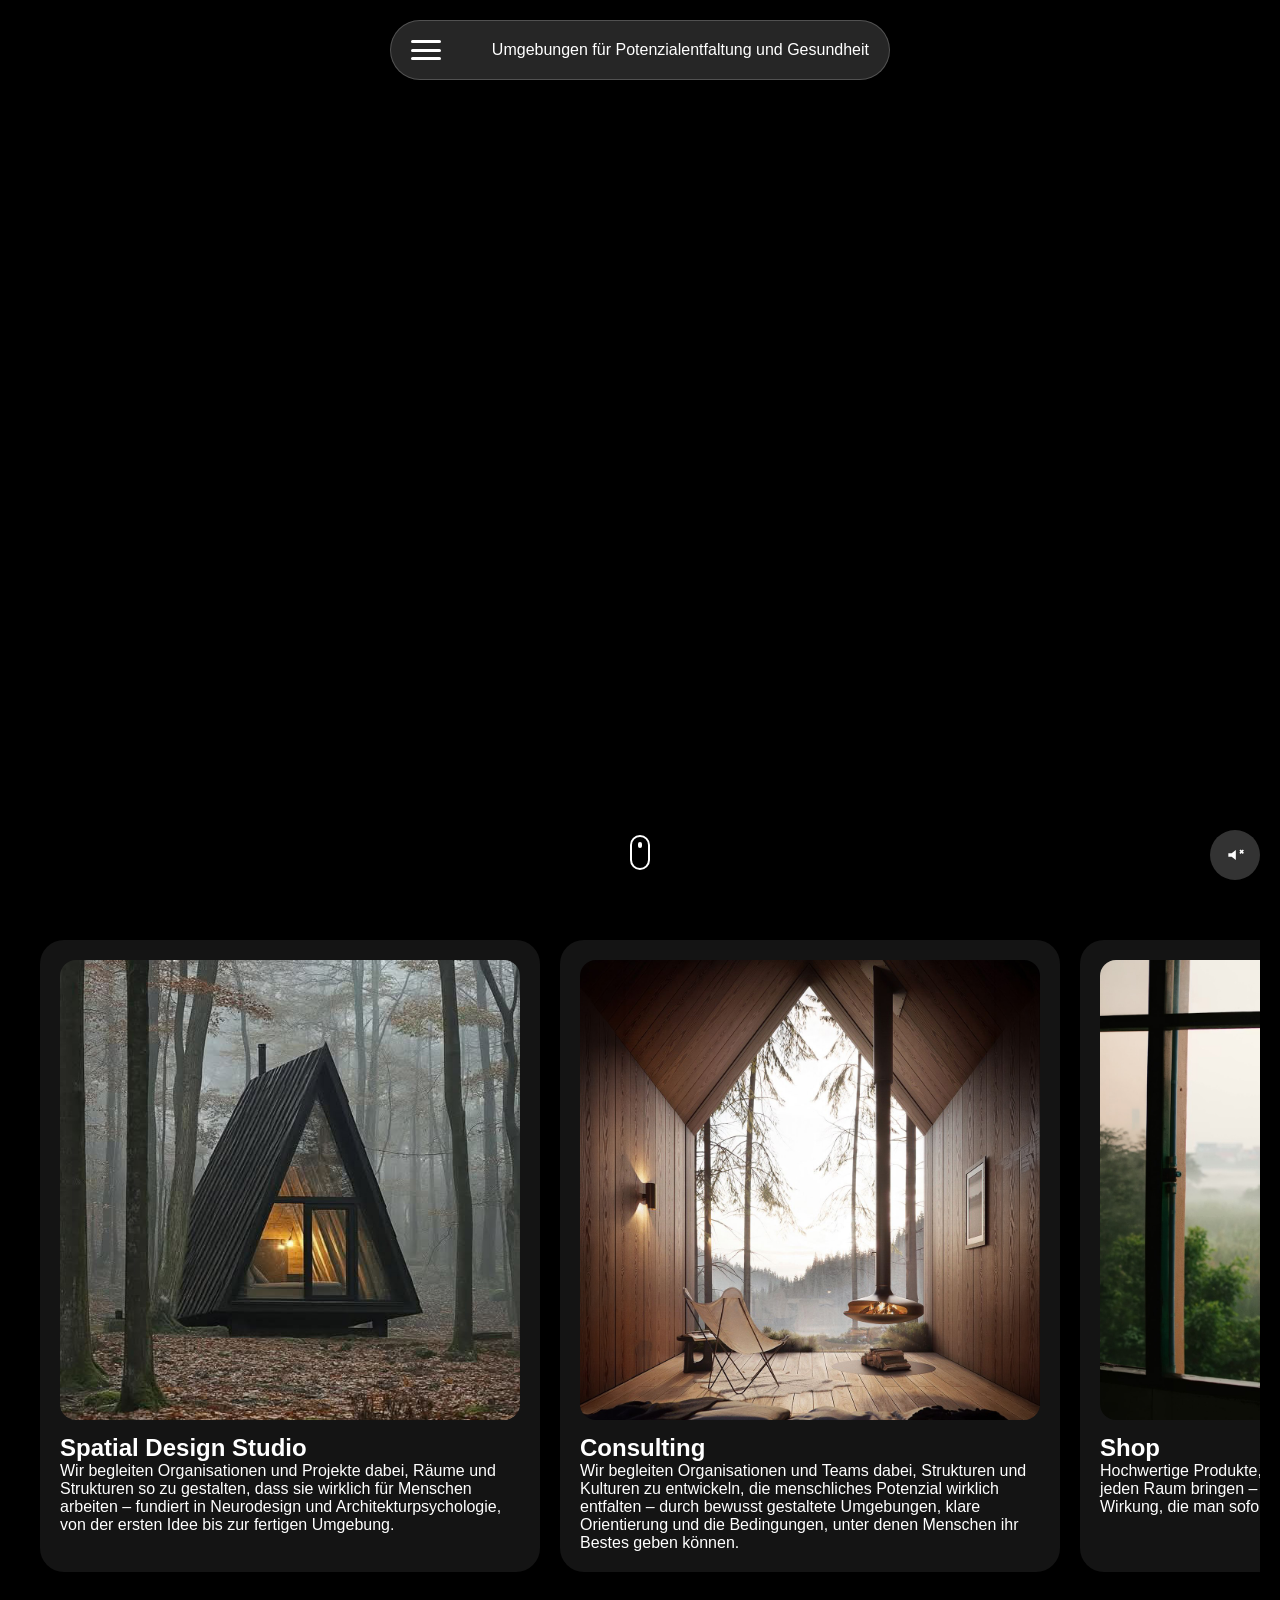
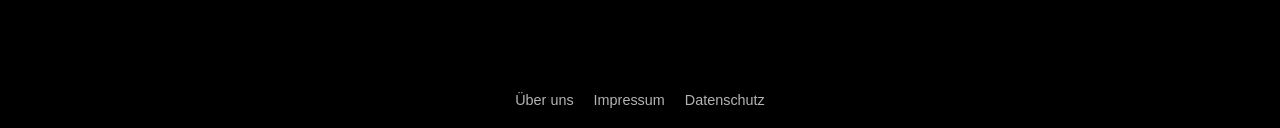
==== index.html @ 1c56454e "Add files via upload" ====
<!DOCTYPE html>
<html lang="de">
<head>
  <meta charset="UTF-8" />
  <meta name="viewport" content="width=device-width, initial-scale=1.0"/>
  <title>Umgebungen für Potenzialentfaltung und Gesundheit</title>
  <link rel="stylesheet" href="styles.css" />
</head>
<button id="soundToggle" class="sound-btn" aria-label="Sound aktivieren">

  <!-- Sound AUS -->
  <svg id="iconMuted" viewBox="0 0 24 24" width="20" height="20">
    <path d="M4 10v4h4l5 4V6l-5 4H4z" fill="white"/>
    <line x1="18" y1="6" x2="22" y2="10" stroke="white" stroke-width="2"/>
    <line x1="22" y1="6" x2="18" y2="10" stroke="white" stroke-width="2"/>
  </svg>

  <!-- Sound AN -->
  <svg id="iconSound" viewBox="0 0 24 24" width="20" height="20" style="display:none;">
    <path d="M4 10v4h4l5 4V6l-5 4H4z" fill="white"/>
    <path d="M16 8c1.5 1.5 1.5 6.5 0 8" stroke="white" stroke-width="2" fill="none"/>
  </svg>

</button>
<body>

  <!-- NAVIGATION -->
  <div class="nav">
    <div class="nav-bar">
      <button class="menu-icon" id="menuToggle" aria-label="Menü öffnen">
        <span></span>
        <span></span>
        <span></span>
      </button>
      <div class="nav-title">
        Umgebungen für Potenzialentfaltung und Gesundheit
      </div>
    </div>

    <div class="nav-expanded" id="navMenu">
      <a href="#">Beratung & Planung</a>
      <a href="#">Design Shop</a>
      <a href="#">Über Neurodesign</a>
    </div>
  </div>

  <!-- VIDEO -->
  <video id="heroVideo" autoplay muted loop playsinline class="hero-video">
    <source id="heroSource" src="video/hero2.mp4" type="video/mp4" />
  </video>

  <!-- SCROLL INDICATOR -->
  <div class="scroll-indicator"></div>

  <!-- CONTENT -->
  <section class="content">

    <!-- HORIZONTAL SCROLL CARDS -->
    <div class="horizontal-scroll">

      <div class="card">
        <img src="images/img1.jpg" alt="">
        <h2>Spatial Design Studio</h2>
        <p>
          Wir begleiten Organisationen und Projekte dabei, Räume und Strukturen so zu gestalten,
          dass sie wirklich für Menschen arbeiten – fundiert in Neurodesign und Architekturpsychologie,
          von der ersten Idee bis zur fertigen Umgebung.
        </p>
      </div>

      <div class="card">
        <img src="images/img2.jpg" alt="">
        <h2>Consulting</h2>
        <p>
          Wir begleiten Organisationen und Teams dabei, Strukturen und Kulturen zu entwickeln,
          die menschliches Potenzial wirklich entfalten – durch bewusst gestaltete Umgebungen,
          klare Orientierung und die Bedingungen, unter denen Menschen ihr Bestes geben können.
        </p>
      </div>

      <div class="card">
        <img src="images/img3.jpg" alt="">
        <h2>Shop</h2>
        <p>
          Hochwertige Produkte, die das Prinzip von Mindful Places in jeden Raum bringen –
          unkompliziert, durchdacht und mit einer Wirkung, die man sofort spürt.
        </p>
      </div>

    </div>

    <!-- FOOTER LINKS (JETZT RICHTIG POSITIONIERT) -->
    <div class="footer-links">
      <a href="#">Über uns</a>
      <a href="impressum.html">Impressum</a>
      <a href="#">Datenschutz</a>
    </div>

  </section>

  <script src="script.js"></script>
</body>
</html>
---- styles.css ----
/* Inter Display – Light */
@font-face {
  font-family: 'Inter Display';
  src: url('fonts/InterDisplay-Light.woff2') format('woff2');
  font-weight: 300;
  font-style: normal;
  font-display: swap;
}

/* Inter Display – Regular */
@font-face {
  font-family: 'Inter Display';
  src: url('fonts/InterDisplay-Regular.woff2') format('woff2');
  font-weight: 400;
  font-style: normal;
  font-display: swap;
}

/* Inter Display – Bold */
@font-face {
  font-family: 'Inter Display';
  src: url('fonts/InterDisplay-Bold.woff2') format('woff2');
  font-weight: 700;
  font-style: normal;
  font-display: swap;
}
/* RESET */
* {
  margin: 0;
  padding: 0;
  box-sizing: border-box;
}

/* BASIS */
body {
  font-family: 'Inter Display', -apple-system, BlinkMacSystemFont, sans-serif;
  background: black;
  color: white;
}

/* VIDEO FIXIERT IM HINTERGRUND */
.hero-video {
  position: fixed;
  top: 0;
  left: 0;
  width: 100%;
  height: 100vh;
  object-fit: cover;
  z-index: -1;
}

/* NAVIGATION */
.nav {
  position: fixed;
  top: 20px;
  width: 100%;
  display: flex;
  justify-content: center;
  z-index: 1000;
}

/* GLAS MENÜLEISTE */
.nav-bar {
  width: 90%;
  max-width: 500px;
  height: 60px;

  display: flex;
  align-items: center;
  justify-content: space-between;

  padding: 0 20px;

  background: rgba(255,255,255,0.15);
  backdrop-filter: blur(20px);

  border-radius: 30px;
  border: 1px solid rgba(255,255,255,0.2);

  box-shadow: 0 10px 30px rgba(0,0,0,0.2);
}

/* TITEL */
.nav-title {
  color: white;
  font-weight: 500;
}

/* BURGER ICON */
.menu-icon {
  width: 30px;
  height: 20px;
  display: flex;
  flex-direction: column;
  justify-content: space-between;
  background: none;
  border: none;
  cursor: pointer;
}

.menu-icon span {
  height: 3px;
  width: 100%;
  background: white;
  border-radius: 2px;
}

/* DROPDOWN MENÜ (GLAS LOOK) */
.nav-expanded {
  position: absolute;
  top: 70px;
  width: 90%;
  max-width: 600px;

  background: rgba(255,255,255,0.15);
  backdrop-filter: blur(20px);

  border-radius: 30px;
  border: 1px solid rgba(255,255,255,0.2);

  padding: 20px;

  display: flex;
  flex-direction: column;
  gap: 16px;

  opacity: 0;
  transform: translateY(-10px);
  pointer-events: none;

  transition: all 0.3s ease;
}

/* AKTIV */
.nav-expanded.active {
  opacity: 1;
  transform: translateY(0);
  pointer-events: auto;
}

/* LINKS */
.nav-expanded a {
  color: white;
  text-decoration: none;
  font-size: 1.2rem;
}

/* SCROLL ICON */
.scroll-indicator {
  position: fixed;
  bottom: 30px;
  left: 50%;
  transform: translateX(-50%);
  width: 20px;
  height: 35px;
  border: 2px solid white;
  border-radius: 15px;
}

.scroll-indicator::after {
  content: "";
  position: absolute;
  top: 5px;
  left: 50%;
  width: 4px;
  height: 6px;
  background: white;
  transform: translateX(-50%);
  border-radius: 2px;
  animation: scroll 1.5s infinite;
}

@keyframes scroll {
  0% { opacity: 1; transform: translate(-50%, 0); }
  100% { opacity: 0; transform: translate(-50%, 10px); }
}

/* CONTENT */
.content {
  margin-top: 100vh;
  padding: 20px;
  display: flex;
  flex-direction: column;
  gap: 40px;
}

/* CARDS */
.card {
  background: rgba(255,255,255,0.08);
  backdrop-filter: blur(20px);
  border-radius: 24px;
  padding: 20px;
  max-width: 500px;
  margin: 0 auto;

  transform: translateY(100px);
  opacity: 0;
}

.card img {
  width: 100%;
  border-radius: 16px;
  margin-bottom: 10px;
}
/* Horizontaler Scroll-Container */
.horizontal-scroll {
  display: flex;
  gap: 20px;

  overflow-x: auto;
  scroll-snap-type: x mandatory;

  padding: 20px;
}

/* Cards anpassen für horizontales Layout */
.horizontal-scroll .card {
  min-width: 20%;
  flex: 0 0 auto;

  scroll-snap-align: center;
}
.horizontal-scroll {
  -webkit-overflow-scrolling: touch;
}
.scroll-indicator {
  transition: opacity 0.3s ease;
}

.scroll-indicator.hide {
  opacity: 0;
}
.footer-links {
  margin-top: 60px;
  display: flex;
  justify-content: center;
  gap: 20px;
  flex-wrap: wrap;

  font-size: 0.9rem;
  opacity: 0.7;
}

.footer-links a {
  color: white;
  text-decoration: none;
  transition: opacity 0.2s ease;
}

.footer-links a:hover {
  opacity: 1;
}
.sound-btn {
  position: fixed;
  bottom: 20px;
  right: 20px;

  width: 50px;
  height: 50px;

  border-radius: 50%;
  border: none;

  background: rgba(255,255,255,0.2);
  backdrop-filter: blur(10px);

  color: white;
  font-size: 20px;

  cursor: pointer;
  z-index: 1000;

  display: flex;
  align-items: center;
  justify-content: center;
}
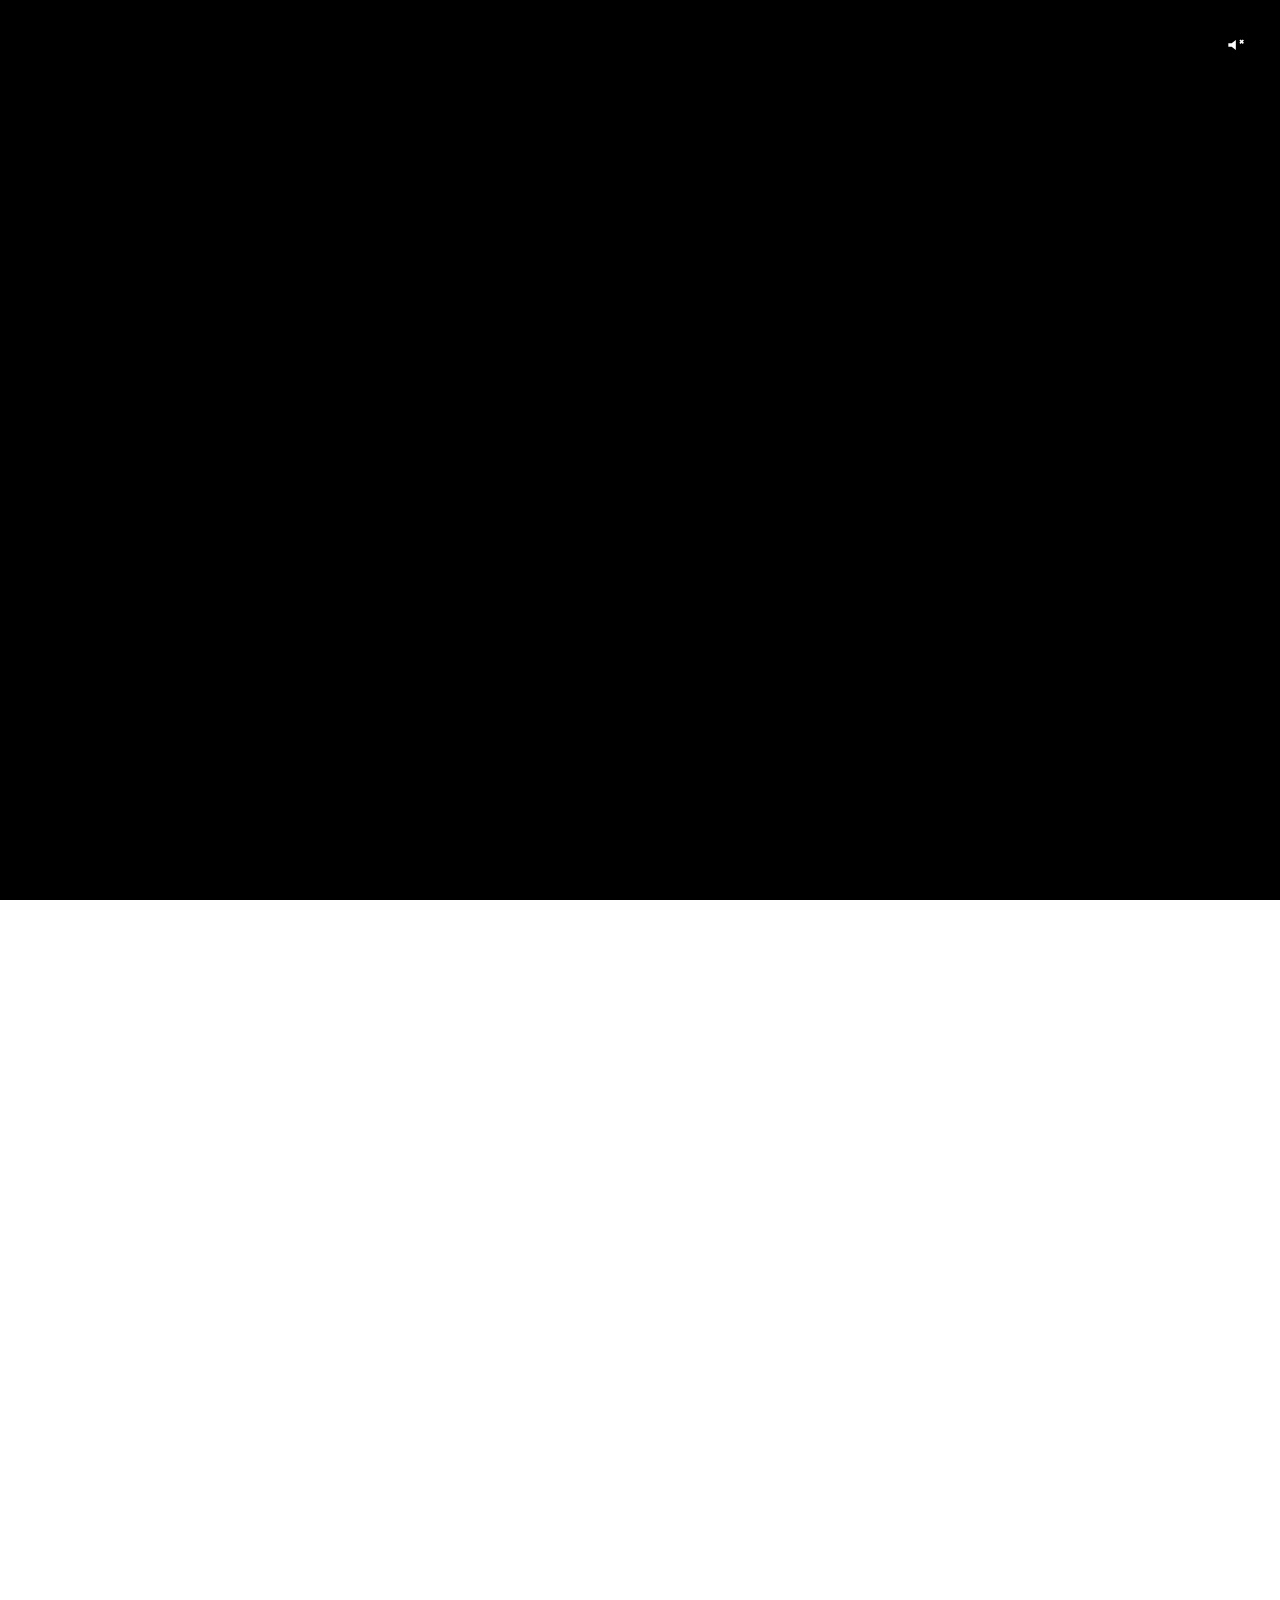
==== commit 0a6089d3: "Update index.html" ====
--- a/index.html
+++ b/index.html
@@ -5,99 +5,135 @@
   <meta name="viewport" content="width=device-width, initial-scale=1.0"/>
   <title>Umgebungen für Potenzialentfaltung und Gesundheit</title>
   <link rel="stylesheet" href="styles.css" />
+
+  <style>
+    body, html {
+      margin: 0;
+      padding: 0;
+      overflow-x: hidden;
+      font-family: Arial, sans-serif;
+    }
+
+    .hero-video {
+      position: fixed;
+      top: 0;
+      left: 0;
+      width: 100%;
+      height: 100%;
+      object-fit: cover;
+      z-index: -1;
+    }
+
+    .sound-btn {
+      position: fixed;
+      top: 20px;
+      right: 20px;
+      z-index: 10;
+      background: rgba(0,0,0,0.5);
+      border: none;
+      padding: 10px;
+      cursor: pointer;
+    }
+
+    .content {
+      position: relative;
+      z-index: 2;
+      margin-top: 100vh;
+      background: white;
+      padding: 40px;
+    }
+
+    .card {
+      margin-bottom: 40px;
+    }
+
+    .card img {
+      width: 100%;
+      height: auto;
+    }
+
+    .footer-links {
+      margin-top: 40px;
+    }
+
+    .footer-links a {
+      margin-right: 20px;
+    }
+  </style>
 </head>
+
+<body>
+
+<!-- SOUND BUTTON -->
 <button id="soundToggle" class="sound-btn" aria-label="Sound aktivieren">
 
-  <!-- Sound AUS -->
   <svg id="iconMuted" viewBox="0 0 24 24" width="20" height="20">
     <path d="M4 10v4h4l5 4V6l-5 4H4z" fill="white"/>
     <line x1="18" y1="6" x2="22" y2="10" stroke="white" stroke-width="2"/>
     <line x1="22" y1="6" x2="18" y2="10" stroke="white" stroke-width="2"/>
   </svg>
 
-  <!-- Sound AN -->
   <svg id="iconSound" viewBox="0 0 24 24" width="20" height="20" style="display:none;">
     <path d="M4 10v4h4l5 4V6l-5 4H4z" fill="white"/>
     <path d="M16 8c1.5 1.5 1.5 6.5 0 8" stroke="white" stroke-width="2" fill="none"/>
   </svg>
 
 </button>
-<body>
 
-  <!-- NAVIGATION -->
-  <div class="nav">
-    <div class="nav-bar">
-      <button class="menu-icon" id="menuToggle" aria-label="Menü öffnen">
-        <span></span>
-        <span></span>
-        <span></span>
-      </button>
-      <div class="nav-title">
-        Umgebungen für Potenzialentfaltung und Gesundheit
-      </div>
-    </div>
+<!-- VIDEO -->
+<video id="heroVideo" autoplay muted loop playsinline class="hero-video">
+  <source src="video/hero2.mp4" type="video/mp4">
+  Dein Browser unterstützt kein Video.
+</video>
 
-    <div class="nav-expanded" id="navMenu">
-      <a href="#">Beratung & Planung</a>
-      <a href="#">Design Shop</a>
-      <a href="#">Über Neurodesign</a>
-    </div>
+<!-- CONTENT -->
+<section class="content">
+
+  <div class="card">
+    <img src="images/img1.jpg" alt="">
+    <h2>Spatial Design Studio</h2>
+    <p>Wir gestalten Räume für Menschen und Potenzialentfaltung.</p>
   </div>
 
-  <!-- VIDEO -->
-  <video id="heroVideo" autoplay muted loop playsinline class="hero-video">
-    <source id="heroSource" src="video/hero2.mp4" type="video/mp4" />
-  </video>
+  <div class="card">
+    <img src="images/img2.jpg" alt="">
+    <h2>Consulting</h2>
+    <p>Strukturen und Umgebungen für echte Wirkung.</p>
+  </div>
 
-  <!-- SCROLL INDICATOR -->
-  <div class="scroll-indicator"></div>
+  <div class="card">
+    <img src="images/img3.jpg" alt="">
+    <h2>Shop</h2>
+    <p>Produkte für bewusst gestaltete Räume.</p>
+  </div>
 
-  <!-- CONTENT -->
-  <section class="content">
+  <div class="footer-links">
+    <a href="#">Über uns</a>
+    <a href="impressum.html">Impressum</a>
+    <a href="#">Datenschutz</a>
+  </div>
 
-    <!-- HORIZONTAL SCROLL CARDS -->
-    <div class="horizontal-scroll">
+</section>
 
-      <div class="card">
-        <img src="images/img1.jpg" alt="">
-        <h2>Spatial Design Studio</h2>
-        <p>
-          Wir begleiten Organisationen und Projekte dabei, Räume und Strukturen so zu gestalten,
-          dass sie wirklich für Menschen arbeiten – fundiert in Neurodesign und Architekturpsychologie,
-          von der ersten Idee bis zur fertigen Umgebung.
-        </p>
-      </div>
+<script>
+  const video = document.getElementById("heroVideo");
+  const button = document.getElementById("soundToggle");
+  const iconMuted = document.getElementById("iconMuted");
+  const iconSound = document.getElementById("iconSound");
 
-      <div class="card">
-        <img src="images/img2.jpg" alt="">
-        <h2>Consulting</h2>
-        <p>
-          Wir begleiten Organisationen und Teams dabei, Strukturen und Kulturen zu entwickeln,
-          die menschliches Potenzial wirklich entfalten – durch bewusst gestaltete Umgebungen,
-          klare Orientierung und die Bedingungen, unter denen Menschen ihr Bestes geben können.
-        </p>
-      </div>
+  button.addEventListener("click", () => {
+    video.muted = !video.muted;
 
-      <div class="card">
-        <img src="images/img3.jpg" alt="">
-        <h2>Shop</h2>
-        <p>
-          Hochwertige Produkte, die das Prinzip von Mindful Places in jeden Raum bringen –
-          unkompliziert, durchdacht und mit einer Wirkung, die man sofort spürt.
-        </p>
-      </div>
+    if (video.muted) {
+      iconMuted.style.display = "block";
+      iconSound.style.display = "none";
+    } else {
+      iconMuted.style.display = "none";
+      iconSound.style.display = "block";
+      video.play();
+    }
+  });
+</script>
 
-    </div>
-
-    <!-- FOOTER LINKS (JETZT RICHTIG POSITIONIERT) -->
-    <div class="footer-links">
-      <a href="#">Über uns</a>
-      <a href="impressum.html">Impressum</a>
-      <a href="#">Datenschutz</a>
-    </div>
-
-  </section>
-
-  <script src="script.js"></script>
 </body>
-</html>+</html>
